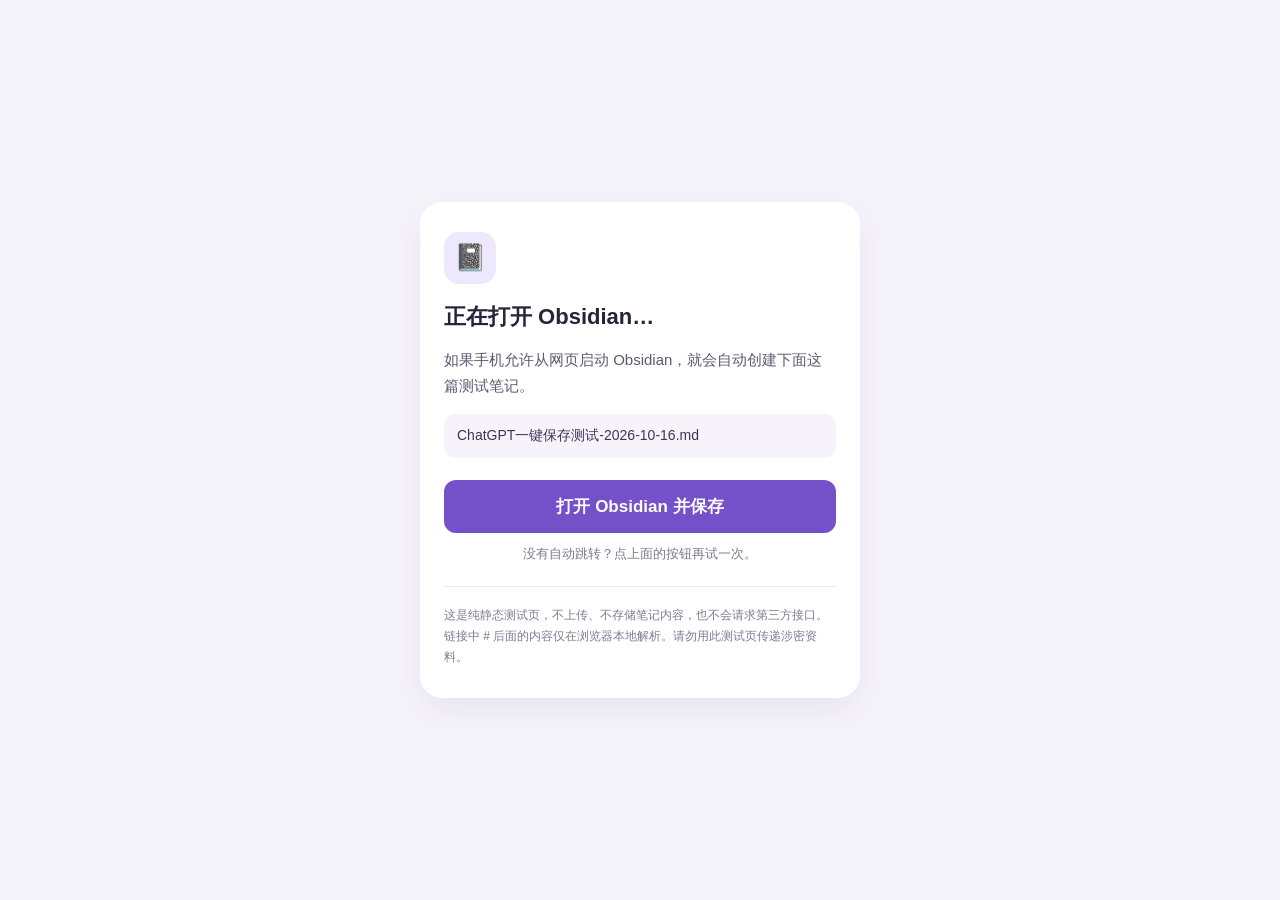
==== docs/obsidian-save/index.html @ ace8375d "新增独立的 Obsidian HTTPS 跳转测试页（不影响抽签页面）" ====
<!doctype html>
<html lang="zh-CN">
<head>
<meta charset="utf-8">
<meta name="viewport" content="width=device-width,initial-scale=1,viewport-fit=cover">
<meta name="referrer" content="no-referrer">
<meta http-equiv="Content-Security-Policy" content="default-src 'none'; script-src 'unsafe-inline'; style-src 'unsafe-inline'; img-src 'none'; connect-src 'none'; form-action 'none'; base-uri 'none'">
<title>保存到 Obsidian · 跳转测试</title>
<style>
:root{font-family:-apple-system,BlinkMacSystemFont,"PingFang SC","Hiragino Sans GB",sans-serif;color-scheme:light}
*{box-sizing:border-box}body{margin:0;min-height:100dvh;display:grid;place-items:center;background:#f6f4fb;color:#292238;padding:24px}
main{width:min(100%,440px);padding:30px 24px;background:white;border-radius:22px;box-shadow:0 12px 36px #40306016}
.logo{width:52px;height:52px;display:grid;place-items:center;background:#eee8ff;border-radius:15px;font-size:26px}
h1{font-size:22px;margin:18px 0 8px}p{color:#605971;line-height:1.75;font-size:15px}
.filename{padding:13px;border-radius:10px;background:#f6f4fa;overflow-wrap:anywhere;font-size:14px;color:#403357}
button{display:block;width:100%;padding:15px;margin:22px 0 10px;border:0;border-radius:12px;background:#7450c9;color:white;font-size:17px;font-weight:600}
small{display:block;color:#80778e;line-height:1.6;text-align:center}
footer{margin-top:22px;padding-top:18px;border-top:1px solid #eeeaf3;font-size:12px;color:#837991;line-height:1.75}
</style>
</head>
<body>
<main>
<div class="logo">📓</div>
<h1>正在打开 Obsidian…</h1>
<p>如果手机允许从网页启动 Obsidian，就会自动创建下面这篇测试笔记。</p>
<div class="filename" id="file">ChatGPT一键保存测试.md</div>
<button type="button" id="open">打开 Obsidian 并保存</button>
<small>没有自动跳转？点上面的按钮再试一次。</small>
<footer>这是纯静态测试页，不上传、不存储笔记内容，也不会请求第三方接口。链接中 # 后面的内容仅在浏览器本地解析。请勿用此测试页传递涉密资料。</footer>
</main>
<script>
(function(){
  'use strict';
  const p=new URLSearchParams(location.hash.replace(/^#/,''));
  const vault=p.get('vault')||'我的知识库';
  const file=p.get('file')||'ChatGPT一键保存测试-2026-10-16.md';
  const content=p.has('content')?p.get('content'):'# Obsidian 一键保存测试\n\nHello Obsidian！\n\n来自 ChatGPT 的 HTTPS 跳转测试。';
  document.getElementById('file').textContent=file;
  const u='obsidian://new?'+new URLSearchParams({vault,file,content}).toString();
  function openObsidian(){window.location.href=u}
  document.getElementById('open').addEventListener('click',openObsidian);
  setTimeout(openObsidian,700);
})();
</script>
</body>
</html>
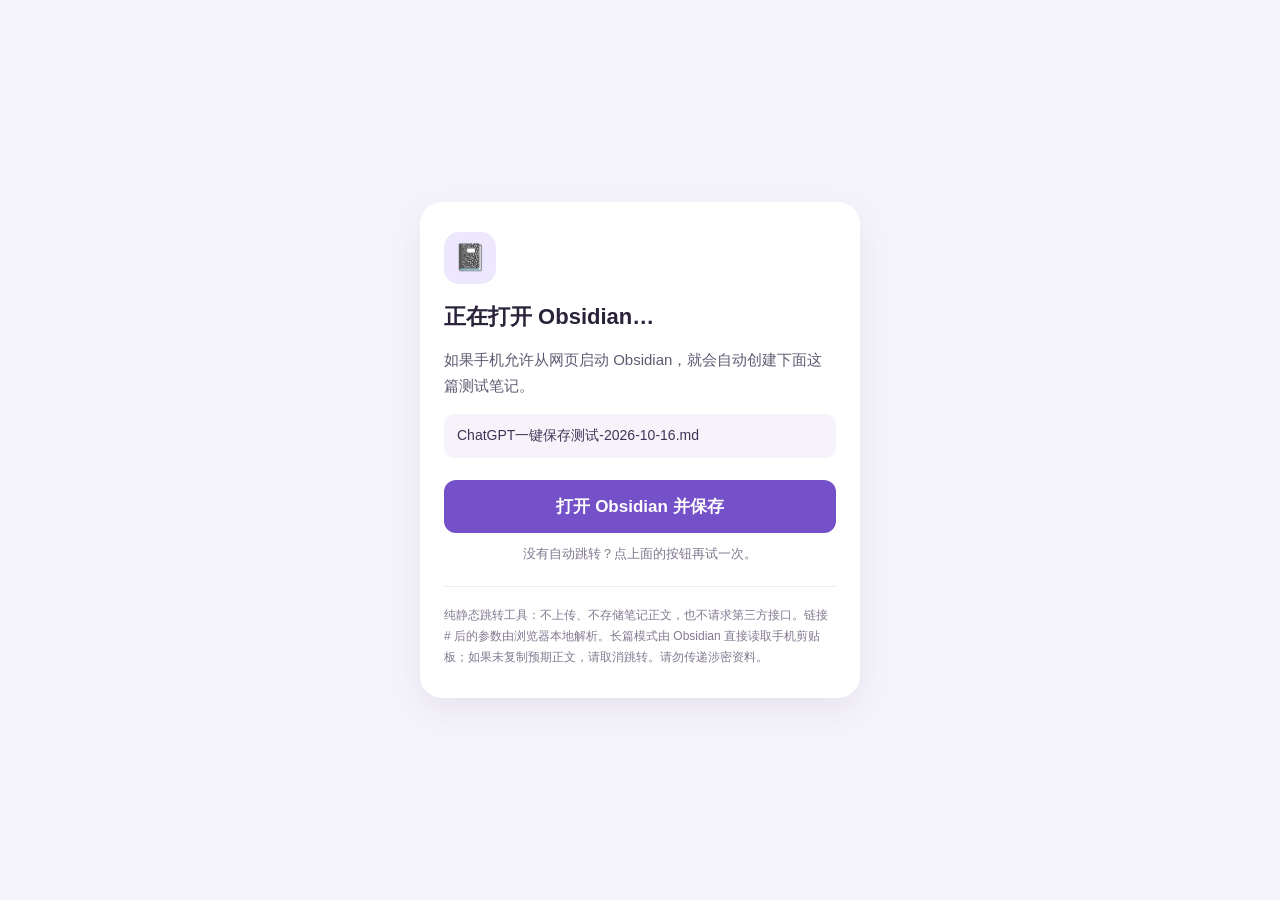
==== commit e6f1c44e: "支持 Obsidian 长篇剪贴板保存并保留短篇直接保存" ====
--- a/docs/obsidian-save/index.html
+++ b/docs/obsidian-save/index.html
@@ -5,7 +5,7 @@
 <meta name="viewport" content="width=device-width,initial-scale=1,viewport-fit=cover">
 <meta name="referrer" content="no-referrer">
 <meta http-equiv="Content-Security-Policy" content="default-src 'none'; script-src 'unsafe-inline'; style-src 'unsafe-inline'; img-src 'none'; connect-src 'none'; form-action 'none'; base-uri 'none'">
-<title>保存到 Obsidian · 跳转测试</title>
+<title>保存到 Obsidian · 长短笔记通用</title>
 <style>
 :root{font-family:-apple-system,BlinkMacSystemFont,"PingFang SC","Hiragino Sans GB",sans-serif;color-scheme:light}
 *{box-sizing:border-box}body{margin:0;min-height:100dvh;display:grid;place-items:center;background:#f6f4fb;color:#292238;padding:24px}
@@ -21,12 +21,12 @@
 <body>
 <main>
 <div class="logo">📓</div>
-<h1>正在打开 Obsidian…</h1>
-<p>如果手机允许从网页启动 Obsidian，就会自动创建下面这篇测试笔记。</p>
+<h1 id="title">正在打开 Obsidian…</h1>
+<p id="description">如果手机允许从网页启动 Obsidian，就会自动创建下面这篇测试笔记。</p>
 <div class="filename" id="file">ChatGPT一键保存测试.md</div>
 <button type="button" id="open">打开 Obsidian 并保存</button>
-<small>没有自动跳转？点上面的按钮再试一次。</small>
-<footer>这是纯静态测试页，不上传、不存储笔记内容，也不会请求第三方接口。链接中 # 后面的内容仅在浏览器本地解析。请勿用此测试页传递涉密资料。</footer>
+<small id="hint">没有自动跳转？点上面的按钮再试一次。</small>
+<footer>纯静态跳转工具：不上传、不存储笔记正文，也不请求第三方接口。链接 # 后的参数由浏览器本地解析。长篇模式由 Obsidian 直接读取手机剪贴板；如果未复制预期正文，请取消跳转。请勿传递涉密资料。</footer>
 </main>
 <script>
 (function(){
@@ -34,9 +34,20 @@
   const p=new URLSearchParams(location.hash.replace(/^#/,''));
   const vault=p.get('vault')||'我的知识库';
   const file=p.get('file')||'ChatGPT一键保存测试-2026-10-16.md';
+  const isClipboard=p.get('mode')==='clipboard'||p.has('clipboard');
   const content=p.has('content')?p.get('content'):'# Obsidian 一键保存测试\n\nHello Obsidian！\n\n来自 ChatGPT 的 HTTPS 跳转测试。';
   document.getElementById('file').textContent=file;
-  const u='obsidian://new?'+new URLSearchParams({vault,file,content}).toString();
+  // Obsidian 原生 URI 的 clipboard 标志，可避免把长篇正文放进 URL。
+  const u='obsidian://new?vault='+encodeURIComponent(vault)+'&file='+encodeURIComponent(file)
+    +(isClipboard?'&clipboard':'&content='+encodeURIComponent(content));
+  if(isClipboard){
+    document.getElementById('title').textContent='正在从剪贴板保存…';
+    document.getElementById('description').textContent='长篇模式：Obsidian 会读取手机剪贴板作为正文。若剪贴板不是目标笔记，请先取消。';
+    document.getElementById('hint').textContent='如果没有弹出系统提示，请点上方按钮。保存后检查笔记的开头与结尾。';
+  }
+  // 不影响跳转，同时减少原始 URL 参数在当前地址栏/浏览历史中继续显示。
+  try{history.replaceState(null,'',location.pathname+location.search)}catch(e){}
+
   function openObsidian(){window.location.href=u}
   document.getElementById('open').addEventListener('click',openObsidian);
   setTimeout(openObsidian,700);
